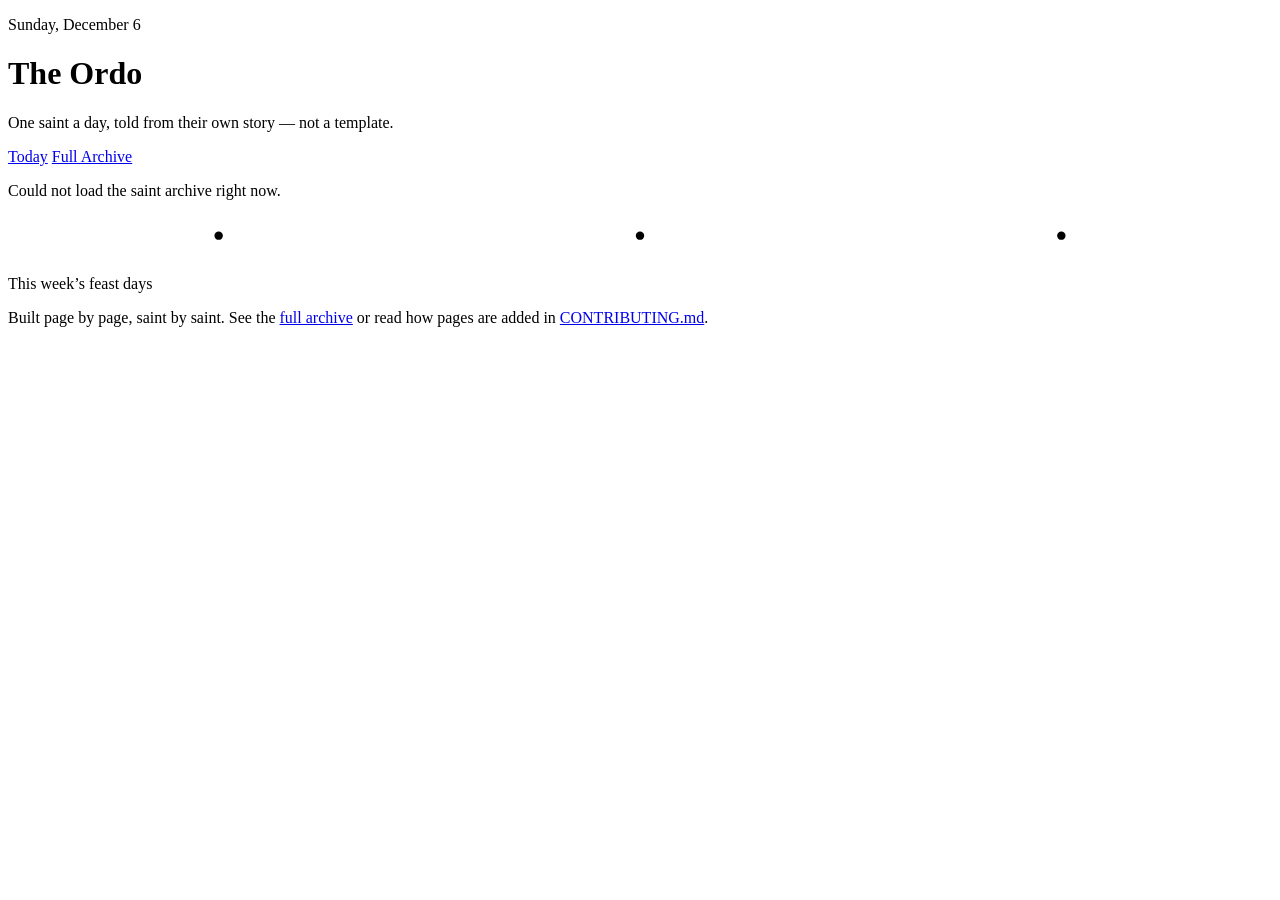
==== index.html @ f14a8e44 "Add files via upload" ====
<!DOCTYPE html>
<html lang="en">
<head>
<meta charset="UTF-8">
<meta name="viewport" content="width=device-width, initial-scale=1.0">
<title>The Ordo — Saint of the Day</title>
<meta name="description" content="A daily saint, drawn from an ever-growing archive: their story, their feast day, and why they still matter.">

<!-- Open Graph / social -->
<meta property="og:title" content="The Ordo — Saint of the Day">
<meta property="og:description" content="A daily saint, drawn from an ever-growing archive: their story, their feast day, and why they still matter.">
<meta property="og:type" content="website">
<!-- og:image intentionally omitted on the hub pages: the saint shown here
     changes daily, so there is no single fixed preview image. Each
     saints/st-*.html page carries its own og:image (see Section 6 /
     CONTRIBUTING.md). -->
<meta name="twitter:card" content="summary">

<link rel="preconnect" href="https://fonts.googleapis.com">
<link rel="preconnect" href="https://fonts.gstatic.com" crossorigin>
<link href="https://fonts.googleapis.com/css2?family=Cormorant+Garamond:wght@500;600;700&family=Source+Serif+4:opsz,wght@8..60,400;8..60,600&family=IBM+Plex+Mono:wght@400;500&display=swap" rel="stylesheet">
<link rel="stylesheet" href="assets/hub.css">
</head>
<body>

<header class="masthead">
  <div class="wrap">
    <p class="masthead-kicker" id="today-label">&nbsp;</p>
    <h1 class="masthead-title">The Ordo</h1>
    <p class="masthead-sub">One saint a day, told from their own story — not a template.</p>
    <nav class="masthead-nav">
      <a href="index.html" aria-current="page">Today</a>
      <a href="archive.html">Full Archive</a>
    </nav>
  </div>
</header>

<main class="wrap">

  <section class="hero-region" id="hero-region" aria-live="polite">
    <!-- populated by assets/saint-of-the-day.js -->
    <div class="hero-empty"><p>Loading today&rsquo;s saint&hellip;</p></div>
  </section>

  <div class="vine-divider" aria-hidden="true">
    <svg viewBox="0 0 900 28" preserveAspectRatio="none">
      <path d="M0,14 C150,2 150,26 300,14 C450,2 450,26 600,14 C750,2 750,26 900,14"
            fill="none" stroke="var(--sage)" stroke-width="1.5"/>
      <circle cx="150" cy="14" r="3" fill="var(--gold)"/>
      <circle cx="450" cy="14" r="3" fill="var(--gold)"/>
      <circle cx="750" cy="14" r="3" fill="var(--gold)"/>
    </svg>
  </div>

  <section class="week-region">
    <p class="week-title">This week&rsquo;s feast days</p>
    <ul class="week-list" id="week-list"></ul>
  </section>

</main>

<footer class="site-footer">
  <div class="wrap">
    <p>Built page by page, saint by saint. See the <a href="archive.html">full archive</a> or read how pages are added in <a href="https://github.com/">CONTRIBUTING.md</a>.</p>
  </div>
</footer>

<script src="assets/saint-of-the-day.js"></script>
<script>
  (async function () {
    const dateLabel = document.getElementById("today-label");
    const now = new Date();
    dateLabel.textContent = now.toLocaleDateString(undefined, { weekday: "long", month: "long", day: "numeric" });

    try {
      const saints = await loadManifest();
      renderHero(document.getElementById("hero-region"), saints);
      renderWeekStrip(document.getElementById("week-list"), saints);
    } catch (err) {
      document.getElementById("hero-region").innerHTML =
        '<div class="hero-empty"><p>Could not load the saint archive right now.</p></div>';
      console.error(err);
    }
  })();
</script>

</body>
</html>
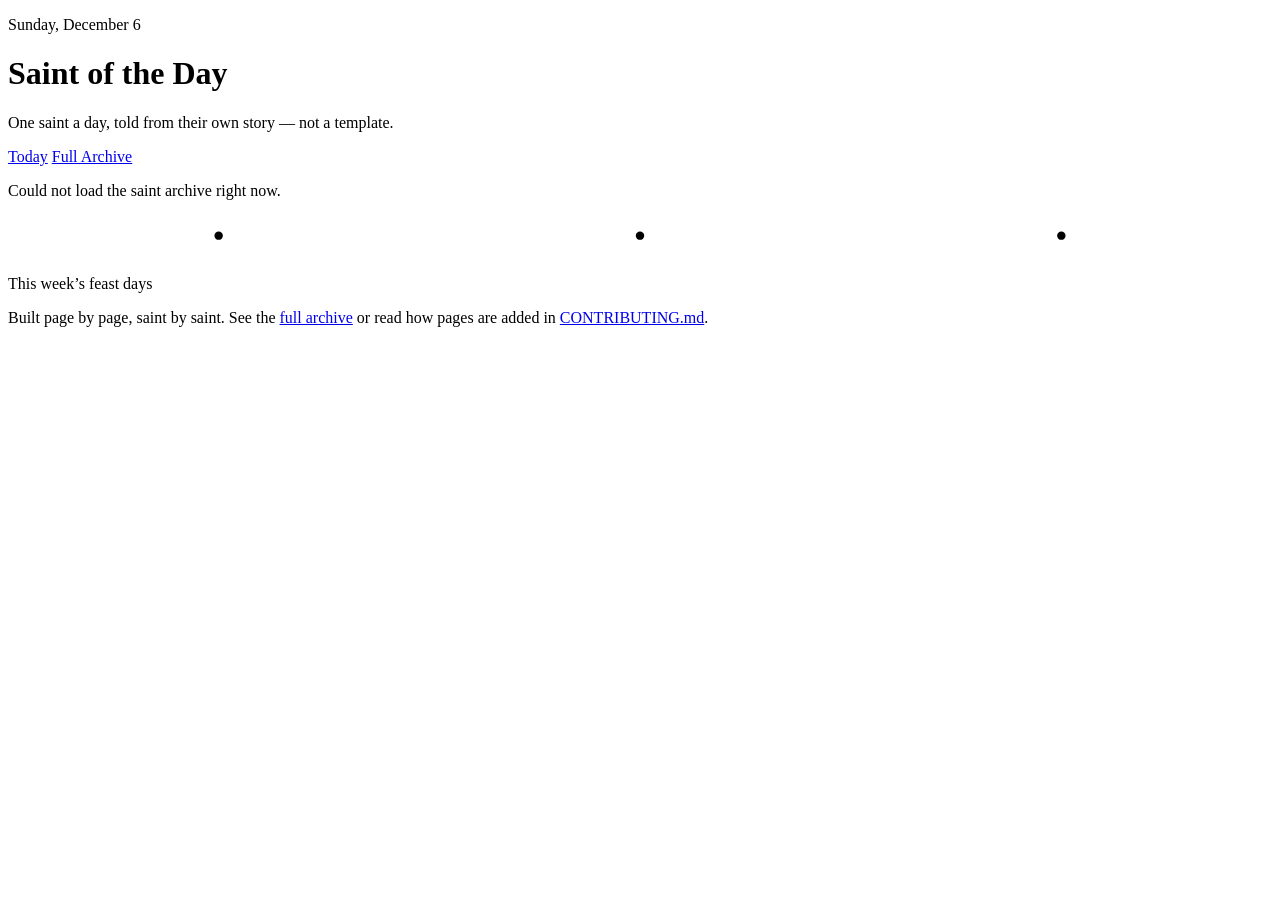
==== commit cc0c5402: "Add/update index.html per repo restructure" ====
--- a/index.html
+++ b/index.html
@@ -3,11 +3,11 @@
 <head>
 <meta charset="UTF-8">
 <meta name="viewport" content="width=device-width, initial-scale=1.0">
-<title>The Ordo — Saint of the Day</title>
+<title>Saint of the Day</title>
 <meta name="description" content="A daily saint, drawn from an ever-growing archive: their story, their feast day, and why they still matter.">
 
 <!-- Open Graph / social -->
-<meta property="og:title" content="The Ordo — Saint of the Day">
+<meta property="og:title" content="Saint of the Day">
 <meta property="og:description" content="A daily saint, drawn from an ever-growing archive: their story, their feast day, and why they still matter.">
 <meta property="og:type" content="website">
 <!-- og:image intentionally omitted on the hub pages: the saint shown here
@@ -26,7 +26,7 @@
 <header class="masthead">
   <div class="wrap">
     <p class="masthead-kicker" id="today-label">&nbsp;</p>
-    <h1 class="masthead-title">The Ordo</h1>
+    <h1 class="masthead-title">Saint of the Day</h1>
     <p class="masthead-sub">One saint a day, told from their own story — not a template.</p>
     <nav class="masthead-nav">
       <a href="index.html" aria-current="page">Today</a>
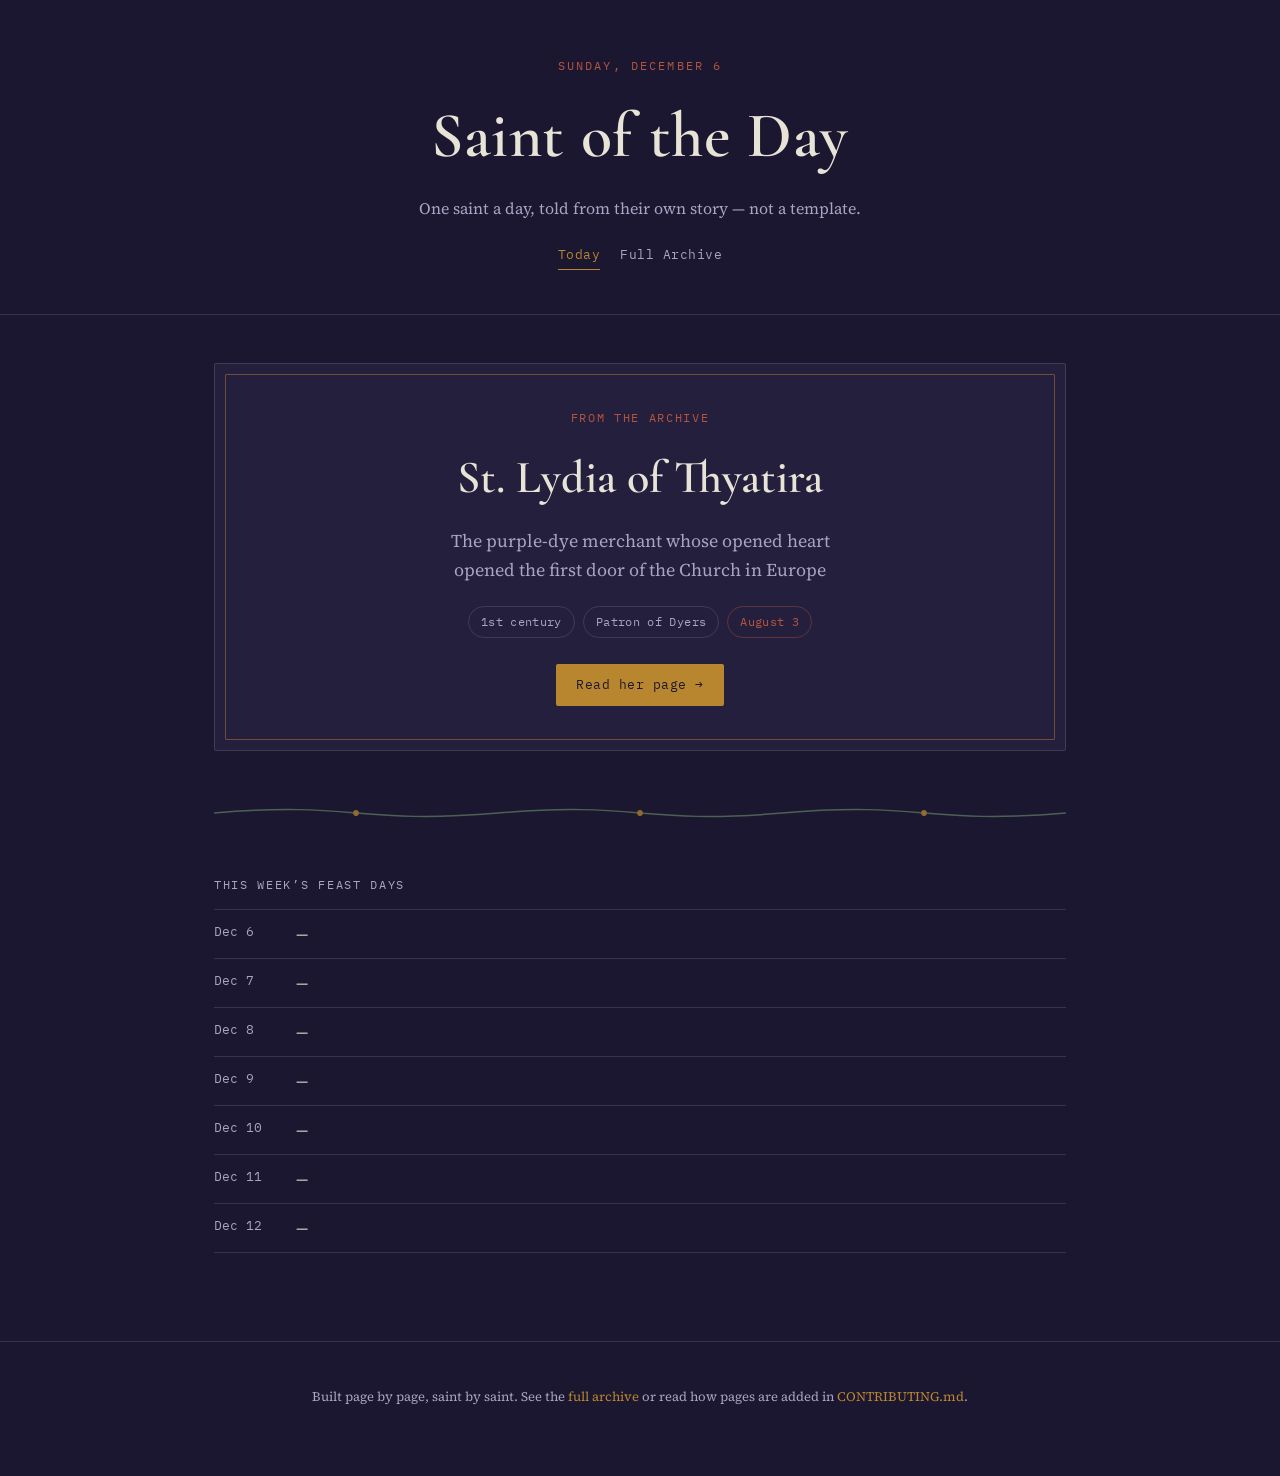
==== commit 36d7e25a: "Fix dead CONTRIBUTING.md link in footer" ====
--- a/index.html
+++ b/index.html
@@ -61,7 +61,7 @@
 
 <footer class="site-footer">
   <div class="wrap">
-    <p>Built page by page, saint by saint. See the <a href="archive.html">full archive</a> or read how pages are added in <a href="https://github.com/">CONTRIBUTING.md</a>.</p>
+    <p>Built page by page, saint by saint. See the <a href="archive.html">full archive</a> or read how pages are added in <a href="https://github.com/allenvincentlucas/saint-of-the-day/blob/main/CONTRIBUTING.md">CONTRIBUTING.md</a>.</p>
   </div>
 </footer>
 
--- a/assets/hub.css
+++ b/assets/hub.css
@@ -0,0 +1,300 @@
+/* ============================================================
+   HUB THEME — "The Ordo"
+   An illuminated liturgical-calendar aesthetic for the site's
+   index and archive pages. Individual saint pages (saints/*.html)
+   carry their own saint-specific theme, per project convention —
+   this file is only for the two hub/navigation pages.
+   ============================================================ */
+
+:root {
+  --ink: #1b1730;         /* page background — manuscript-at-night */
+  --ink-2: #241f3d;       /* card background */
+  --ink-3: #2d2650;       /* hover / raised surface */
+  --bone: #e7e3d6;        /* primary text on dark */
+  --bone-dim: #a9a3c4;    /* secondary text */
+  --gold: #b8862f;        /* gold leaf — accents, borders */
+  --rubric: #b3543f;      /* rubric red — dates & labels only, per scribal convention */
+  --sage: #5c7a5e;        /* illuminated border green */
+  --line: rgba(231, 227, 214, 0.14);
+
+  --display-font: "Cormorant Garamond", "Iowan Old Style", Georgia, serif;
+  --body-font: "Source Serif 4", Georgia, serif;
+  --mono-font: "IBM Plex Mono", "SFMono-Regular", Menlo, monospace;
+}
+
+* { box-sizing: border-box; }
+
+html { scroll-behavior: smooth; }
+@media (prefers-reduced-motion: reduce) {
+  html { scroll-behavior: auto; }
+  * { animation-duration: 0.01ms !important; transition-duration: 0.01ms !important; }
+}
+
+body {
+  margin: 0;
+  background: var(--ink);
+  color: var(--bone);
+  font-family: var(--body-font);
+  line-height: 1.6;
+  -webkit-font-smoothing: antialiased;
+}
+
+a { color: inherit; }
+
+.wrap {
+  max-width: 900px;
+  margin: 0 auto;
+  padding: 0 24px;
+}
+
+/* -------- vine divider (signature element) -------- */
+.vine-divider {
+  width: 100%;
+  height: 28px;
+  margin: 40px 0;
+  opacity: 0.75;
+}
+.vine-divider svg { width: 100%; height: 100%; display: block; }
+
+/* -------- masthead -------- */
+.masthead {
+  padding: 56px 0 20px;
+  text-align: center;
+  border-bottom: 1px solid var(--line);
+}
+.masthead-kicker {
+  font-family: var(--mono-font);
+  font-size: 12px;
+  letter-spacing: 0.18em;
+  text-transform: uppercase;
+  color: var(--rubric);
+  margin: 0 0 10px;
+}
+.masthead-title {
+  font-family: var(--display-font);
+  font-weight: 600;
+  font-size: clamp(40px, 7vw, 64px);
+  margin: 0 0 8px;
+  letter-spacing: 0.01em;
+}
+.masthead-sub {
+  color: var(--bone-dim);
+  font-size: 16px;
+  margin: 0 0 24px;
+}
+.masthead-nav {
+  display: flex;
+  gap: 20px;
+  justify-content: center;
+  font-family: var(--mono-font);
+  font-size: 13px;
+  letter-spacing: 0.04em;
+  padding-bottom: 24px;
+}
+.masthead-nav a {
+  text-decoration: none;
+  color: var(--bone-dim);
+  border-bottom: 1px solid transparent;
+  padding-bottom: 3px;
+  transition: color 0.15s, border-color 0.15s;
+}
+.masthead-nav a:hover, .masthead-nav a[aria-current="page"] {
+  color: var(--gold);
+  border-color: var(--gold);
+}
+
+/* -------- hero (today's saint) -------- */
+.hero-region { padding: 48px 0 8px; }
+
+.hero-card {
+  position: relative;
+  background: var(--ink-2);
+  border: 1px solid var(--line);
+  border-radius: 2px;
+  padding: 44px 40px;
+  text-align: center;
+}
+.hero-card::before {
+  content: "";
+  position: absolute;
+  inset: 10px;
+  border: 1px solid color-mix(in srgb, var(--saint-accent, var(--gold)) 45%, transparent);
+  border-radius: 1px;
+  pointer-events: none;
+}
+.hero-eyebrow {
+  font-family: var(--mono-font);
+  font-size: 12px;
+  letter-spacing: 0.14em;
+  text-transform: uppercase;
+  color: var(--rubric);
+  margin: 0 0 14px;
+}
+.hero-name {
+  font-family: var(--display-font);
+  font-weight: 600;
+  font-size: clamp(32px, 5vw, 46px);
+  margin: 0 0 12px;
+  color: var(--bone);
+}
+.hero-tagline {
+  font-size: 18px;
+  color: var(--bone-dim);
+  max-width: 46ch;
+  margin: 0 auto 22px;
+}
+.hero-chips {
+  display: flex;
+  flex-wrap: wrap;
+  gap: 8px;
+  justify-content: center;
+  margin-bottom: 26px;
+}
+.chip {
+  font-family: var(--mono-font);
+  font-size: 12px;
+  letter-spacing: 0.03em;
+  padding: 5px 12px;
+  border: 1px solid var(--line);
+  border-radius: 999px;
+  color: var(--bone-dim);
+}
+.chip:empty { display: none; }
+.chip-rubric { color: var(--rubric); border-color: color-mix(in srgb, var(--rubric) 40%, transparent); }
+
+.hero-link {
+  display: inline-block;
+  font-family: var(--mono-font);
+  font-size: 13px;
+  letter-spacing: 0.04em;
+  text-decoration: none;
+  color: var(--ink);
+  background: var(--gold);
+  padding: 11px 20px;
+  border-radius: 2px;
+  transition: filter 0.15s;
+}
+.hero-link:hover { filter: brightness(1.1); }
+
+.hero-empty, .archive-empty {
+  text-align: center;
+  color: var(--bone-dim);
+  padding: 40px 0;
+}
+.hero-empty-sub { font-size: 14px; }
+.hero-empty code {
+  font-family: var(--mono-font);
+  background: var(--ink-2);
+  padding: 2px 6px;
+  border-radius: 3px;
+}
+
+/* -------- this week strip -------- */
+.week-region { padding: 8px 0 48px; }
+.week-title {
+  font-family: var(--mono-font);
+  font-size: 12px;
+  letter-spacing: 0.14em;
+  text-transform: uppercase;
+  color: var(--bone-dim);
+  margin: 0 0 14px;
+}
+.week-list { list-style: none; margin: 0; padding: 0; border-top: 1px solid var(--line); }
+.week-row {
+  display: flex;
+  gap: 18px;
+  padding: 12px 0;
+  border-bottom: 1px solid var(--line);
+  font-size: 15px;
+}
+.week-date {
+  font-family: var(--mono-font);
+  font-size: 13px;
+  color: var(--bone-dim);
+  width: 64px;
+  flex: none;
+}
+.week-row-active .week-date { color: var(--rubric); }
+.week-names a { text-decoration: none; border-bottom: 1px dotted var(--bone-dim); }
+.week-names a:hover { color: var(--gold); border-color: var(--gold); }
+
+/* -------- archive page -------- */
+.archive-filter {
+  width: 100%;
+  margin: 32px 0 8px;
+  padding: 12px 16px;
+  background: var(--ink-2);
+  border: 1px solid var(--line);
+  border-radius: 2px;
+  color: var(--bone);
+  font-family: var(--body-font);
+  font-size: 15px;
+}
+.archive-filter::placeholder { color: var(--bone-dim); }
+.archive-filter:focus { outline: 2px solid var(--gold); outline-offset: 1px; }
+
+.archive-month { margin: 36px 0; }
+.archive-month-title {
+  font-family: var(--mono-font);
+  font-size: 13px;
+  letter-spacing: 0.14em;
+  text-transform: uppercase;
+  color: var(--rubric);
+  border-bottom: 1px solid var(--line);
+  padding-bottom: 8px;
+  margin: 0 0 16px;
+}
+.archive-month-grid {
+  display: grid;
+  grid-template-columns: repeat(auto-fill, minmax(220px, 1fr));
+  gap: 12px;
+}
+.archive-card {
+  display: block;
+  text-decoration: none;
+  color: var(--bone);
+  background: var(--ink-2);
+  border: 1px solid var(--line);
+  border-left: 3px solid var(--saint-primary, var(--gold));
+  border-radius: 2px;
+  padding: 16px 18px;
+  transition: background 0.15s, transform 0.15s;
+}
+.archive-card:hover { background: var(--ink-3); transform: translateY(-1px); }
+.archive-date {
+  display: block;
+  font-family: var(--mono-font);
+  font-size: 12px;
+  color: var(--rubric);
+  margin-bottom: 6px;
+}
+.archive-name {
+  display: block;
+  font-family: var(--display-font);
+  font-weight: 600;
+  font-size: 20px;
+  margin-bottom: 4px;
+}
+.archive-tagline {
+  display: block;
+  font-size: 14px;
+  color: var(--bone-dim);
+}
+.archive-card[hidden] { display: none; }
+
+/* -------- footer -------- */
+.site-footer {
+  border-top: 1px solid var(--line);
+  padding: 32px 0 56px;
+  margin-top: 40px;
+  text-align: center;
+  color: var(--bone-dim);
+  font-size: 13px;
+}
+.site-footer a { color: var(--gold); text-decoration: none; }
+
+@media (max-width: 480px) {
+  .hero-card { padding: 32px 20px; }
+  .week-row { flex-direction: column; gap: 4px; }
+  .week-date { width: auto; }
+}
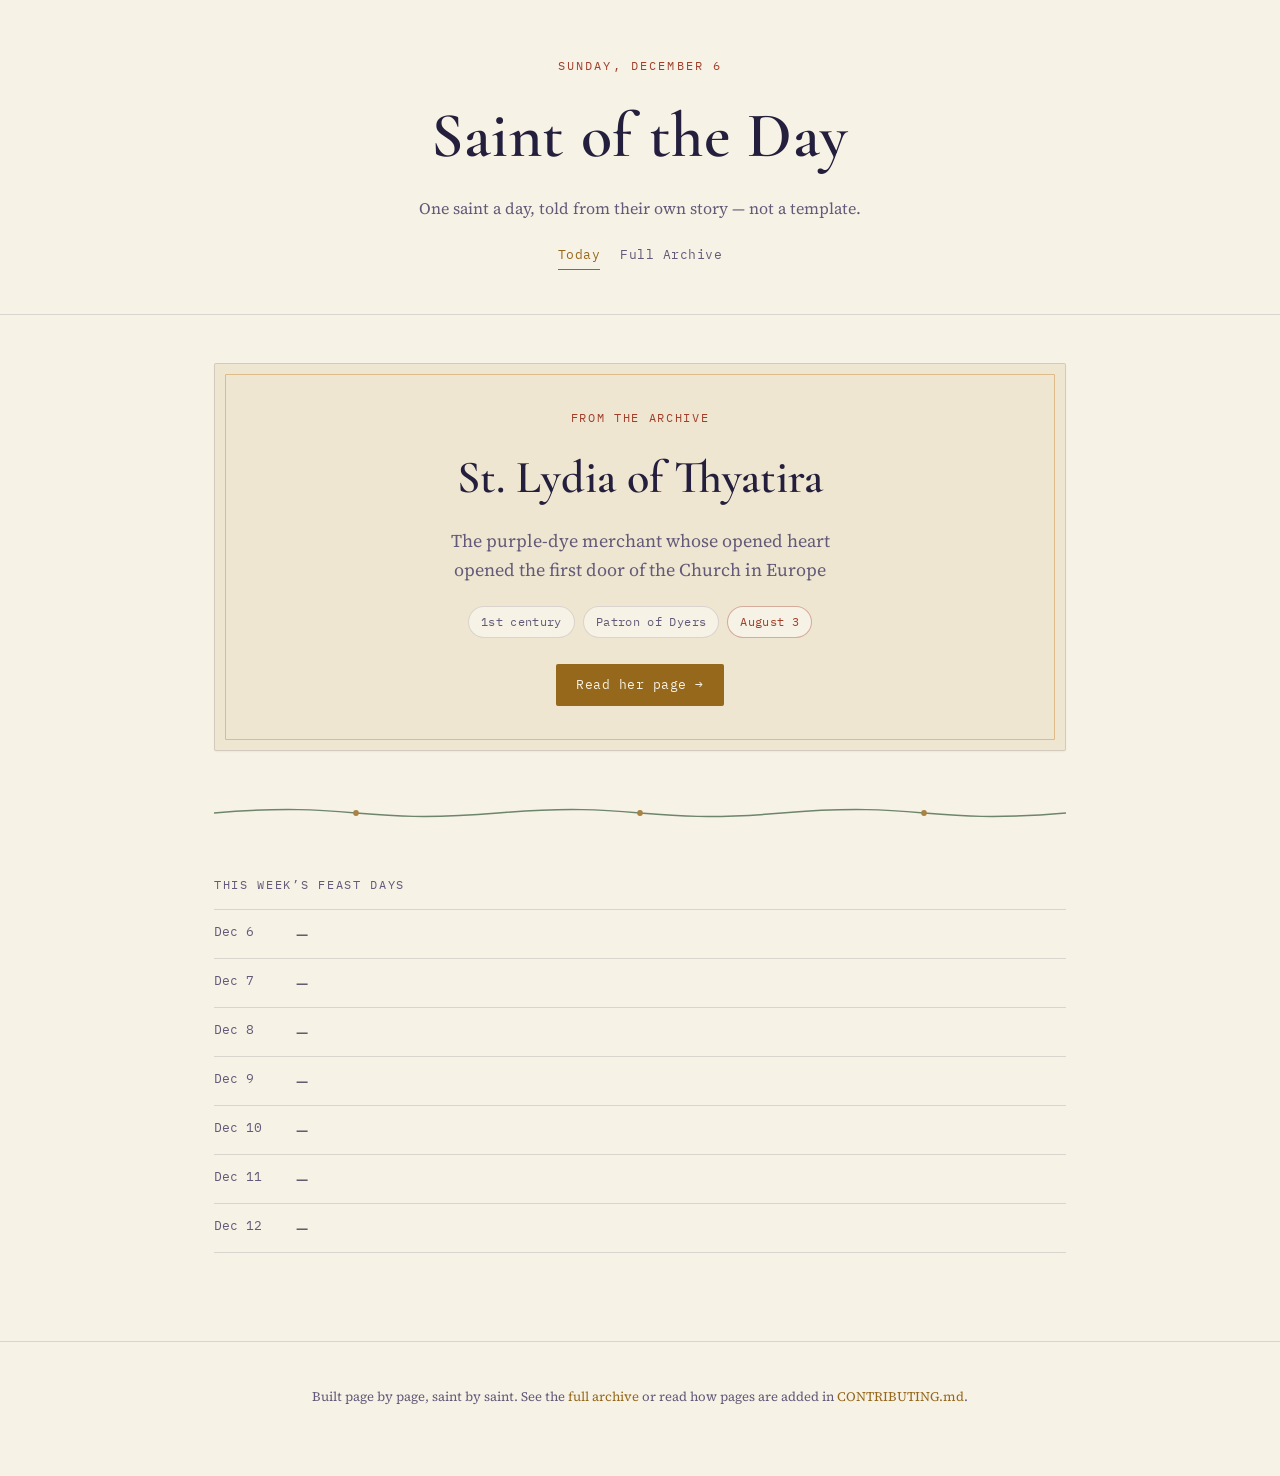
==== commit 1ba83ae3: "Add favicon + switch hub theme to light parchment palette (index.html)" ====
--- a/index.html
+++ b/index.html
@@ -5,6 +5,11 @@
 <meta name="viewport" content="width=device-width, initial-scale=1.0">
 <title>Saint of the Day</title>
 <meta name="description" content="A daily saint, drawn from an ever-growing archive: their story, their feast day, and why they still matter.">
+
+<link rel="icon" href="assets/favicon.svg" type="image/svg+xml">
+<link rel="icon" href="assets/favicon.ico" sizes="any">
+<link rel="icon" type="image/png" sizes="32x32" href="assets/favicon-32.png">
+<link rel="apple-touch-icon" href="assets/favicon-180.png">
 
 <!-- Open Graph / social -->
 <meta property="og:title" content="Saint of the Day">
--- a/assets/hub.css
+++ b/assets/hub.css
@@ -1,5 +1,5 @@
 /* ============================================================
-   HUB THEME — "The Ordo"
+   HUB THEME — "The Ordo" (light / parchment variant)
    An illuminated liturgical-calendar aesthetic for the site's
    index and archive pages. Individual saint pages (saints/*.html)
    carry their own saint-specific theme, per project convention —
@@ -7,15 +7,16 @@
    ============================================================ */
 
 :root {
-  --ink: #1b1730;         /* page background — manuscript-at-night */
-  --ink-2: #241f3d;       /* card background */
-  --ink-3: #2d2650;       /* hover / raised surface */
-  --bone: #e7e3d6;        /* primary text on dark */
-  --bone-dim: #a9a3c4;    /* secondary text */
-  --gold: #b8862f;        /* gold leaf — accents, borders */
-  --rubric: #b3543f;      /* rubric red — dates & labels only, per scribal convention */
-  --sage: #5c7a5e;        /* illuminated border green */
-  --line: rgba(231, 227, 214, 0.14);
+  --parchment: #f7f2e6;    /* page background — vellum */
+  --parchment-2: #efe6d1;  /* card background */
+  --parchment-3: #e5d9bd;  /* hover / raised surface */
+  --ink: #241f3d;          /* primary text on light */
+  --ink-dim: #625a78;      /* secondary text */
+  --gold: #96681c;         /* gold leaf — accents, borders (deepened for light-bg contrast) */
+  --gold-bright: #b8862f;  /* brighter gold, used sparingly for fills */
+  --rubric: #a13f2b;       /* rubric red — dates & labels only, per scribal convention */
+  --sage: #4b6b4d;         /* illuminated border green */
+  --line: rgba(36, 31, 61, 0.14);
 
   --display-font: "Cormorant Garamond", "Iowan Old Style", Georgia, serif;
   --body-font: "Source Serif 4", Georgia, serif;
@@ -32,8 +33,8 @@
 
 body {
   margin: 0;
-  background: var(--ink);
-  color: var(--bone);
+  background: var(--parchment);
+  color: var(--ink);
   font-family: var(--body-font);
   line-height: 1.6;
   -webkit-font-smoothing: antialiased;
@@ -52,7 +53,7 @@
   width: 100%;
   height: 28px;
   margin: 40px 0;
-  opacity: 0.75;
+  opacity: 0.8;
 }
 .vine-divider svg { width: 100%; height: 100%; display: block; }
 
@@ -76,9 +77,10 @@
   font-size: clamp(40px, 7vw, 64px);
   margin: 0 0 8px;
   letter-spacing: 0.01em;
+  color: var(--ink);
 }
 .masthead-sub {
-  color: var(--bone-dim);
+  color: var(--ink-dim);
   font-size: 16px;
   margin: 0 0 24px;
 }
@@ -93,7 +95,7 @@
 }
 .masthead-nav a {
   text-decoration: none;
-  color: var(--bone-dim);
+  color: var(--ink-dim);
   border-bottom: 1px solid transparent;
   padding-bottom: 3px;
   transition: color 0.15s, border-color 0.15s;
@@ -108,11 +110,12 @@
 
 .hero-card {
   position: relative;
-  background: var(--ink-2);
+  background: var(--parchment-2);
   border: 1px solid var(--line);
   border-radius: 2px;
   padding: 44px 40px;
   text-align: center;
+  box-shadow: 0 1px 2px rgba(36, 31, 61, 0.05);
 }
 .hero-card::before {
   content: "";
@@ -135,11 +138,11 @@
   font-weight: 600;
   font-size: clamp(32px, 5vw, 46px);
   margin: 0 0 12px;
-  color: var(--bone);
+  color: var(--ink);
 }
 .hero-tagline {
   font-size: 18px;
-  color: var(--bone-dim);
+  color: var(--ink-dim);
   max-width: 46ch;
   margin: 0 auto 22px;
 }
@@ -157,7 +160,8 @@
   padding: 5px 12px;
   border: 1px solid var(--line);
   border-radius: 999px;
-  color: var(--bone-dim);
+  color: var(--ink-dim);
+  background: var(--parchment);
 }
 .chip:empty { display: none; }
 .chip-rubric { color: var(--rubric); border-color: color-mix(in srgb, var(--rubric) 40%, transparent); }
@@ -168,23 +172,23 @@
   font-size: 13px;
   letter-spacing: 0.04em;
   text-decoration: none;
-  color: var(--ink);
+  color: var(--parchment);
   background: var(--gold);
   padding: 11px 20px;
   border-radius: 2px;
   transition: filter 0.15s;
 }
-.hero-link:hover { filter: brightness(1.1); }
+.hero-link:hover { filter: brightness(1.15); }
 
 .hero-empty, .archive-empty {
   text-align: center;
-  color: var(--bone-dim);
+  color: var(--ink-dim);
   padding: 40px 0;
 }
 .hero-empty-sub { font-size: 14px; }
 .hero-empty code {
   font-family: var(--mono-font);
-  background: var(--ink-2);
+  background: var(--parchment-2);
   padding: 2px 6px;
   border-radius: 3px;
 }
@@ -196,7 +200,7 @@
   font-size: 12px;
   letter-spacing: 0.14em;
   text-transform: uppercase;
-  color: var(--bone-dim);
+  color: var(--ink-dim);
   margin: 0 0 14px;
 }
 .week-list { list-style: none; margin: 0; padding: 0; border-top: 1px solid var(--line); }
@@ -210,12 +214,12 @@
 .week-date {
   font-family: var(--mono-font);
   font-size: 13px;
-  color: var(--bone-dim);
+  color: var(--ink-dim);
   width: 64px;
   flex: none;
 }
 .week-row-active .week-date { color: var(--rubric); }
-.week-names a { text-decoration: none; border-bottom: 1px dotted var(--bone-dim); }
+.week-names a { text-decoration: none; border-bottom: 1px dotted var(--ink-dim); }
 .week-names a:hover { color: var(--gold); border-color: var(--gold); }
 
 /* -------- archive page -------- */
@@ -223,14 +227,14 @@
   width: 100%;
   margin: 32px 0 8px;
   padding: 12px 16px;
-  background: var(--ink-2);
+  background: var(--parchment-2);
   border: 1px solid var(--line);
   border-radius: 2px;
-  color: var(--bone);
+  color: var(--ink);
   font-family: var(--body-font);
   font-size: 15px;
 }
-.archive-filter::placeholder { color: var(--bone-dim); }
+.archive-filter::placeholder { color: var(--ink-dim); }
 .archive-filter:focus { outline: 2px solid var(--gold); outline-offset: 1px; }
 
 .archive-month { margin: 36px 0; }
@@ -252,15 +256,15 @@
 .archive-card {
   display: block;
   text-decoration: none;
-  color: var(--bone);
-  background: var(--ink-2);
+  color: var(--ink);
+  background: var(--parchment-2);
   border: 1px solid var(--line);
   border-left: 3px solid var(--saint-primary, var(--gold));
   border-radius: 2px;
   padding: 16px 18px;
   transition: background 0.15s, transform 0.15s;
 }
-.archive-card:hover { background: var(--ink-3); transform: translateY(-1px); }
+.archive-card:hover { background: var(--parchment-3); transform: translateY(-1px); }
 .archive-date {
   display: block;
   font-family: var(--mono-font);
@@ -278,7 +282,7 @@
 .archive-tagline {
   display: block;
   font-size: 14px;
-  color: var(--bone-dim);
+  color: var(--ink-dim);
 }
 .archive-card[hidden] { display: none; }
 
@@ -288,7 +292,7 @@
   padding: 32px 0 56px;
   margin-top: 40px;
   text-align: center;
-  color: var(--bone-dim);
+  color: var(--ink-dim);
   font-size: 13px;
 }
 .site-footer a { color: var(--gold); text-decoration: none; }
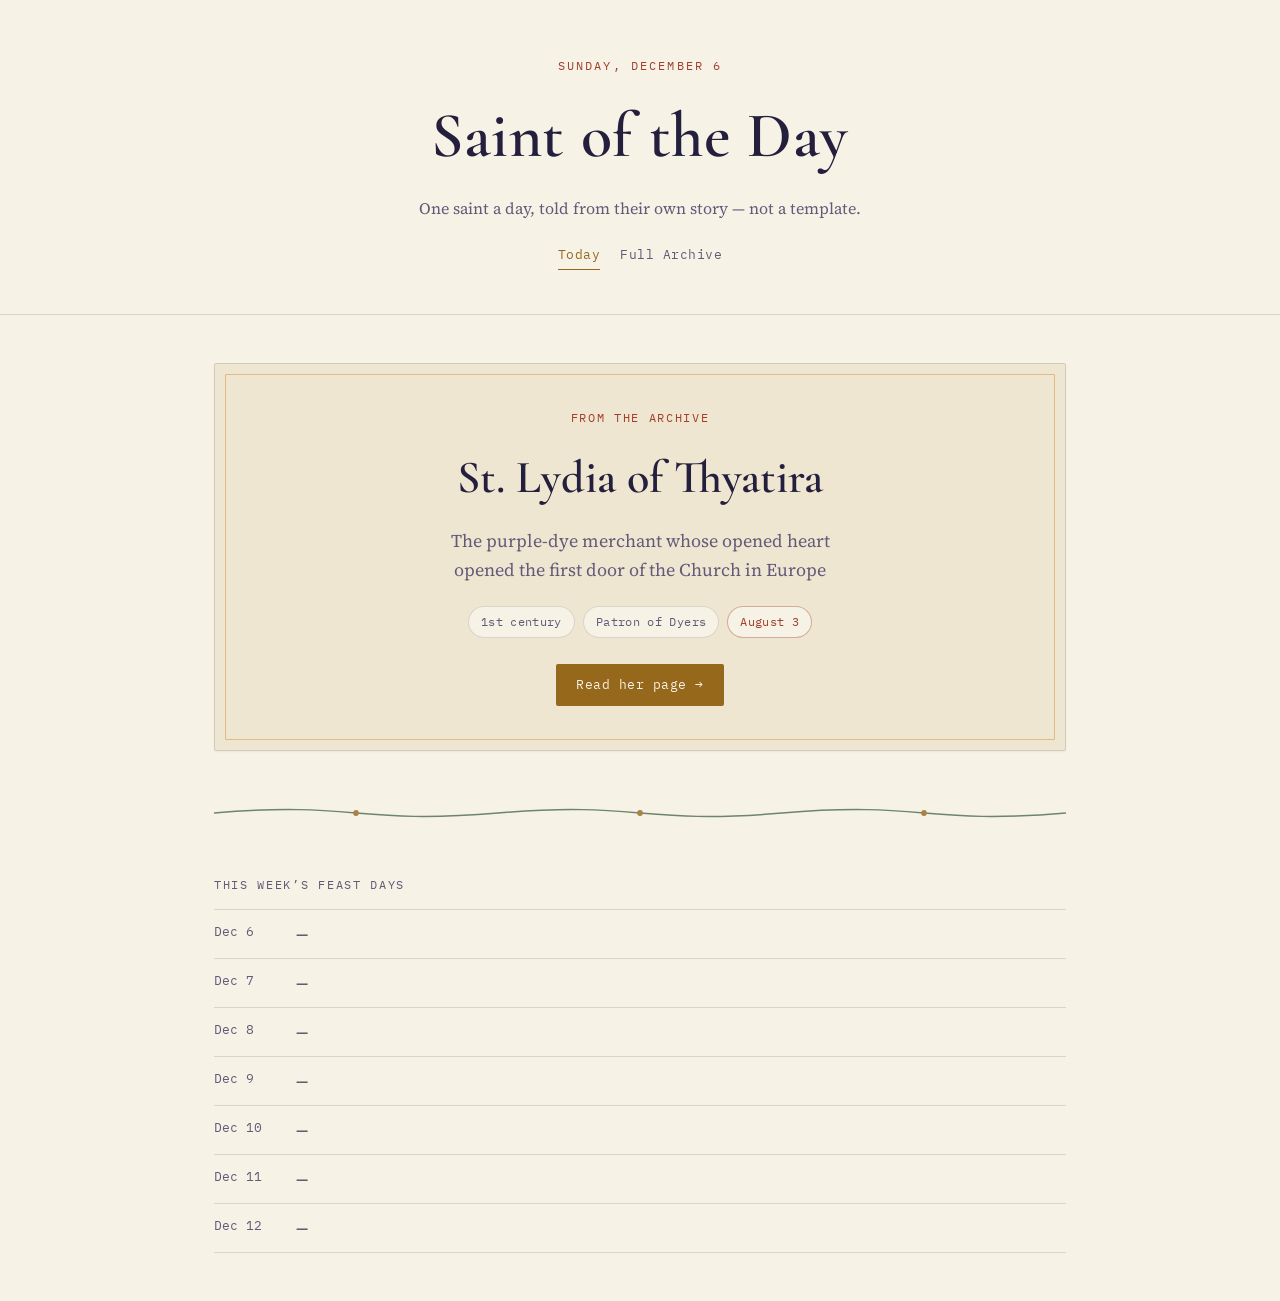
==== commit 9ddcd600: "Remove site footer from homepage" ====
--- a/index.html
+++ b/index.html
@@ -64,11 +64,6 @@
 
 </main>
 
-<footer class="site-footer">
-  <div class="wrap">
-    <p>Built page by page, saint by saint. See the <a href="archive.html">full archive</a> or read how pages are added in <a href="https://github.com/allenvincentlucas/saint-of-the-day/blob/main/CONTRIBUTING.md">CONTRIBUTING.md</a>.</p>
-  </div>
-</footer>
 
 <script src="assets/saint-of-the-day.js"></script>
 <script>
